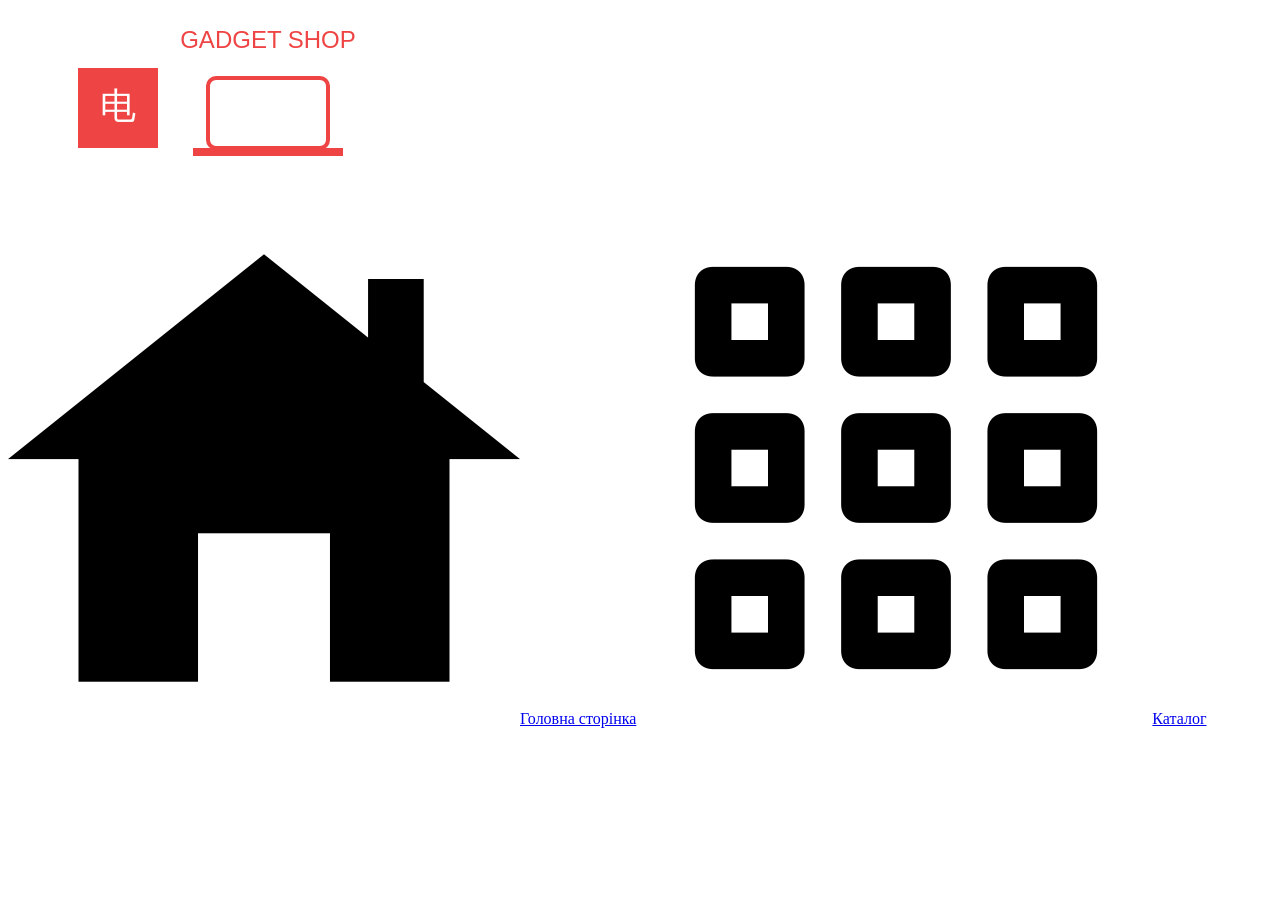
==== catalog.html @ b9ec8683 "catalog.html changes, 3 new pics for nav bar" ====
<!DOCTYPE html>
<html lang="en">
<head>
    <meta charset="UTF-8">
    <meta name="viewport" content="width=device-width, initial-scale=1.0">
    <title></title>
</head>
<body>
    
    <header class="header">

        <div class="container">
            <div class="header-top">
                <img src="logoJVCRPT.svg" alt="" class="header-top-logo">

                <nav class="nav">
                    <a href="#" class="nav-link"><img src="homepage.png">Головна сторінка</a>
                    <a href="#" class="nav-link"><img src="catalog.png">Каталог</a>
                </nav>
            </div>
        </div>

    </header>

</body>
</html>
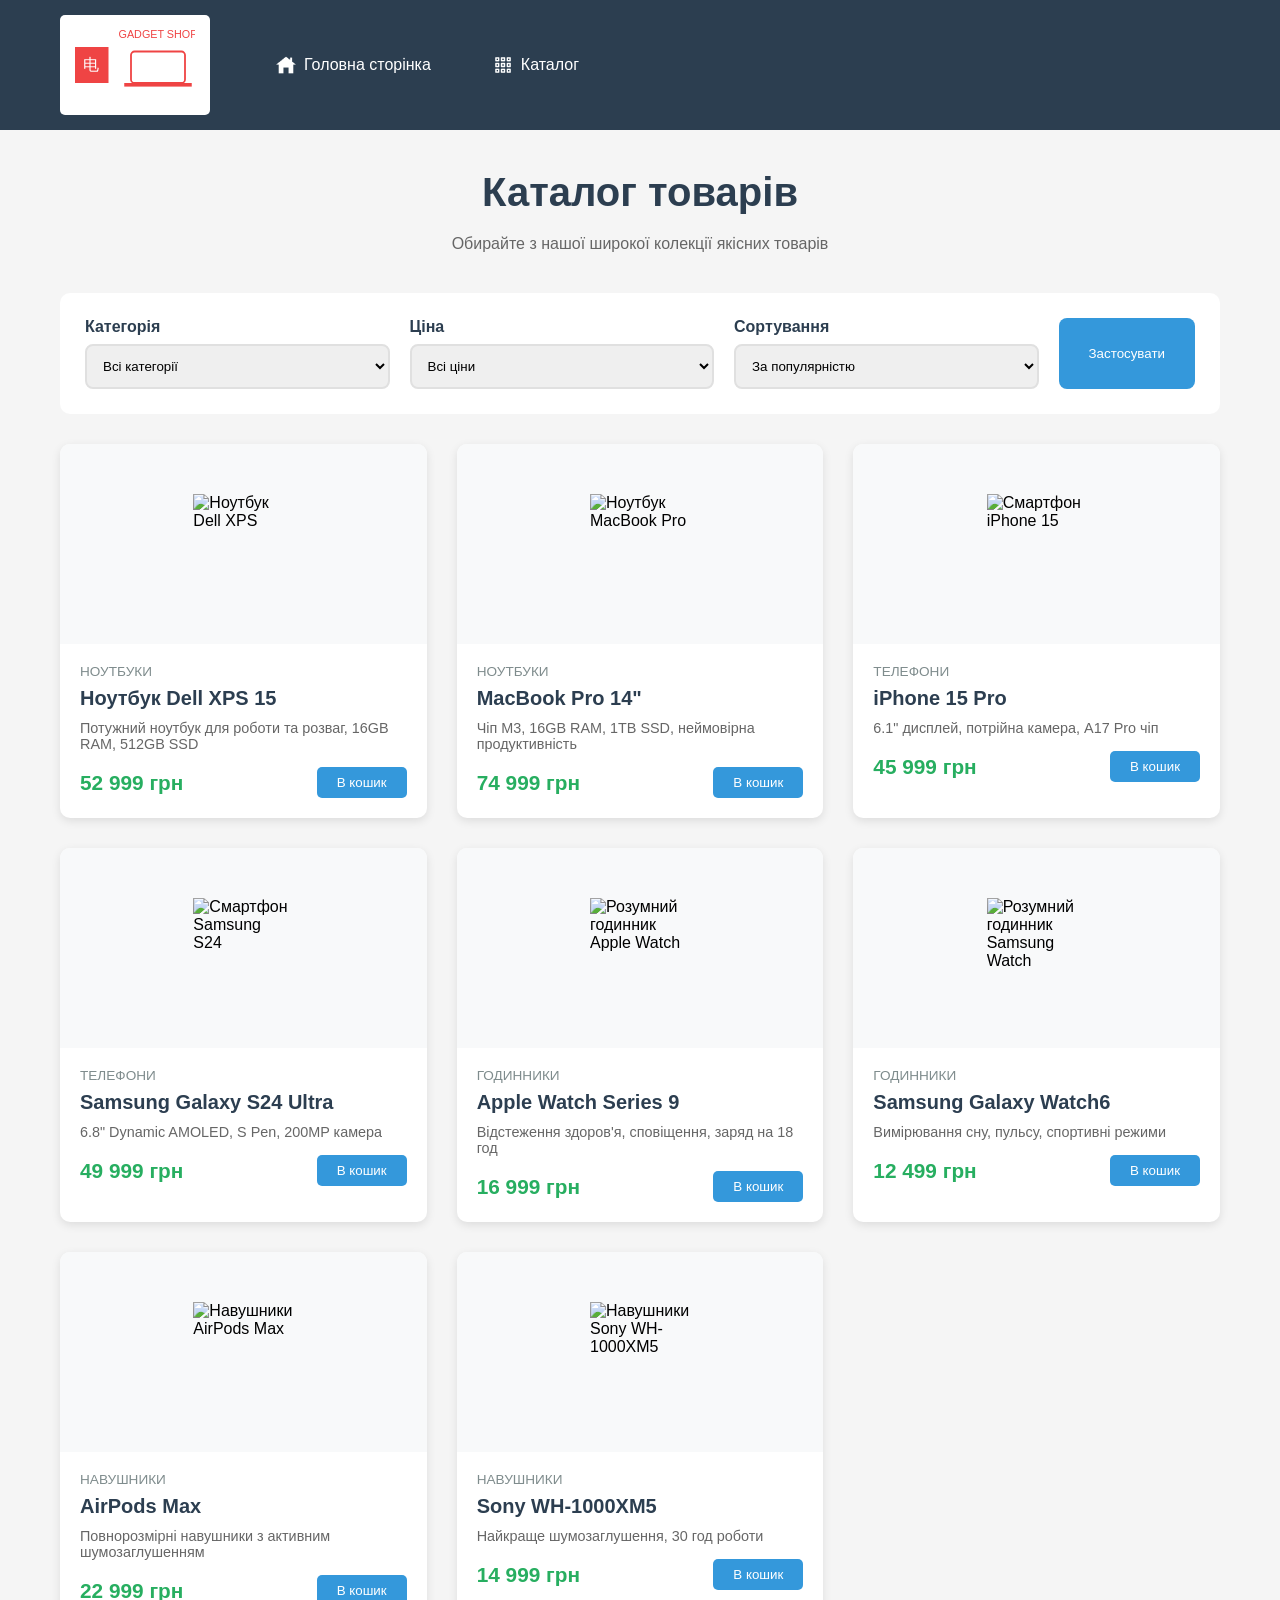
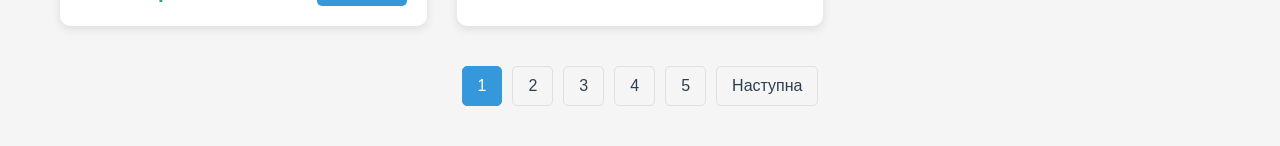
==== commit db1cde2c: "catalog.html&css update" ====
--- a/catalog.html
+++ b/catalog.html
@@ -1,26 +1,206 @@
 <!DOCTYPE html>
-<html lang="en">
+<html lang="uk">
 <head>
     <meta charset="UTF-8">
     <meta name="viewport" content="width=device-width, initial-scale=1.0">
-    <title></title>
+    <title>Каталог товарів | JVCRPT</title>
+    <link rel="stylesheet" href="catalog.css">
 </head>
 <body>
-    
     <header class="header">
-
         <div class="container">
             <div class="header-top">
-                <img src="logoJVCRPT.svg" alt="" class="header-top-logo">
+                <img src="logoJVCRPT.svg" alt="JVCRPT Logo" class="header-top-logo">
 
                 <nav class="nav">
-                    <a href="#" class="nav-link"><img src="homepage.png">Головна сторінка</a>
-                    <a href="#" class="nav-link"><img src="catalog.png">Каталог</a>
+                    <a href="/homepage.html#" class="nav-link">
+                        <img src="homepage.png" alt="">Головна сторінка
+                    </a>
+                    <a href="/catalog.html#" class="nav-link">
+                        <img src="catalog.png" alt="">Каталог
+                    </a>
                 </nav>
             </div>
         </div>
-
     </header>
 
+    <main class="catalogPage">
+        <div class="container">
+            <h1 class="catalog-title">Каталог товарів</h1>
+            <p class="catalog-description">Обирайте з нашої широкої колекції якісних товарів</p>
+
+            <!-- категории -->
+            <div class="filters">
+                <div class="filter-row">
+                    <div class="filter-group">
+                        <label for="category">Категорія</label>
+                        <select id="category" class="filter-select">
+                            <option value="all">Всі категорії</option>
+                            <option value="laptops">Ноутбуки</option>
+                            <option value="phones">Телефони</option>
+                            <option value="watches">Годинники</option>
+                            <option value="headphones">Навушники</option>
+                        </select>
+                    </div>
+
+                    <div class="filter-group">
+                        <label for="price">Ціна</label>
+                        <select id="price" class="filter-select">
+                            <option value="all">Всі ціни</option>
+                            <option value="0-5000">до 5000 грн</option>
+                            <option value="5000-15000">5000 - 15000 грн</option>
+                            <option value="15000-30000">15000 - 30000 грн</option>
+                            <option value="30000+">понад 30000 грн</option>
+                        </select>
+                    </div>
+
+                    <div class="filter-group">
+                        <label for="sort">Сортування</label>
+                        <select id="sort" class="filter-select">
+                            <option value="popular">За популярністю</option>
+                            <option value="price-asc">Від дешевих до дорогих</option>
+                            <option value="price-desc">Від дорогих до дешевих</option>
+                            <option value="new">Новинки</option>
+                        </select>
+                    </div>
+
+                    <button class="filter-button">Застосувати</button>
+                </div>
+            </div>
+
+            <!-- список товаров -->
+            <div class="products-grid">
+                <div class="product-card">
+                    <div class="product-image">
+                        <img src="laptop.png" alt="Ноутбук Dell XPS">
+                    </div>
+                    <div class="product-info">
+                        <span class="product-category">Ноутбуки</span>
+                        <h3 class="product-title">Ноутбук Dell XPS 15</h3>
+                        <p class="product-description">Потужний ноутбук для роботи та розваг, 16GB RAM, 512GB SSD</p>
+                        <div class="product-price-block">
+                            <span class="product-price">52 999 грн</span>
+                            <button class="product-button">В кошик</button>
+                        </div>
+                    </div>
+                </div>
+
+                <div class="product-card">
+                    <div class="product-image">
+                        <img src="laptop2.png" alt="Ноутбук MacBook Pro">
+                    </div>
+                    <div class="product-info">
+                        <span class="product-category">Ноутбуки</span>
+                        <h3 class="product-title">MacBook Pro 14"</h3>
+                        <p class="product-description">Чіп M3, 16GB RAM, 1TB SSD, неймовірна продуктивність</p>
+                        <div class="product-price-block">
+                            <span class="product-price">74 999 грн</span>
+                            <button class="product-button">В кошик</button>
+                        </div>
+                    </div>
+                </div>
+
+                <div class="product-card">
+                    <div class="product-image">
+                        <img src="phone.png" alt="Смартфон iPhone 15">
+                    </div>
+                    <div class="product-info">
+                        <span class="product-category">Телефони</span>
+                        <h3 class="product-title">iPhone 15 Pro</h3>
+                        <p class="product-description">6.1" дисплей, потрійна камера, A17 Pro чіп</p>
+                        <div class="product-price-block">
+                            <span class="product-price">45 999 грн</span>
+                            <button class="product-button">В кошик</button>
+                        </div>
+                    </div>
+                </div>
+
+                <div class="product-card">
+                    <div class="product-image">
+                        <img src="phone2.png" alt="Смартфон Samsung S24">
+                    </div>
+                    <div class="product-info">
+                        <span class="product-category">Телефони</span>
+                        <h3 class="product-title">Samsung Galaxy S24 Ultra</h3>
+                        <p class="product-description">6.8" Dynamic AMOLED, S Pen, 200MP камера</p>
+                        <div class="product-price-block">
+                            <span class="product-price">49 999 грн</span>
+                            <button class="product-button">В кошик</button>
+                        </div>
+                    </div>
+                </div>
+
+                <div class="product-card">
+                    <div class="product-image">
+                        <img src="watch.png" alt="Розумний годинник Apple Watch">
+                    </div>
+                    <div class="product-info">
+                        <span class="product-category">Годинники</span>
+                        <h3 class="product-title">Apple Watch Series 9</h3>
+                        <p class="product-description">Відстеження здоров'я, сповіщення, заряд на 18 год</p>
+                        <div class="product-price-block">
+                            <span class="product-price">16 999 грн</span>
+                            <button class="product-button">В кошик</button>
+                        </div>
+                    </div>
+                </div>
+
+                <div class="product-card">
+                    <div class="product-image">
+                        <img src="watch2.png" alt="Розумний годинник Samsung Watch">
+                    </div>
+                    <div class="product-info">
+                        <span class="product-category">Годинники</span>
+                        <h3 class="product-title">Samsung Galaxy Watch6</h3>
+                        <p class="product-description">Вимірювання сну, пульсу, спортивні режими</p>
+                        <div class="product-price-block">
+                            <span class="product-price">12 499 грн</span>
+                            <button class="product-button">В кошик</button>
+                        </div>
+                    </div>
+                </div>
+
+                <div class="product-card">
+                    <div class="product-image">
+                        <img src="headphones.png" alt="Навушники AirPods Max">
+                    </div>
+                    <div class="product-info">
+                        <span class="product-category">Навушники</span>
+                        <h3 class="product-title">AirPods Max</h3>
+                        <p class="product-description">Повнорозмірні навушники з активним шумозаглушенням</p>
+                        <div class="product-price-block">
+                            <span class="product-price">22 999 грн</span>
+                            <button class="product-button">В кошик</button>
+                        </div>
+                    </div>
+                </div>
+
+                <div class="product-card">
+                    <div class="product-image">
+                        <img src="headphones2.png" alt="Навушники Sony WH-1000XM5">
+                    </div>
+                    <div class="product-info">
+                        <span class="product-category">Навушники</span>
+                        <h3 class="product-title">Sony WH-1000XM5</h3>
+                        <p class="product-description">Найкраще шумозаглушення, 30 год роботи</p>
+                        <div class="product-price-block">
+                            <span class="product-price">14 999 грн</span>
+                            <button class="product-button">В кошик</button>
+                        </div>
+                    </div>
+                </div>
+            </div>
+
+            <!-- типа страницы каталога -->
+            <div class="pagination">
+                <a href="#" class="pagination-link active">1</a>
+                <a href="#" class="pagination-link">2</a>
+                <a href="#" class="pagination-link">3</a>
+                <a href="#" class="pagination-link">4</a>
+                <a href="#" class="pagination-link">5</a>
+                <a href="#" class="pagination-link">Наступна</a>
+            </div>
+        </div>
+    </main>
 </body>
 </html>
--- a/catalog.css
+++ b/catalog.css
@@ -0,0 +1,236 @@
+* {
+    margin: 0;
+    padding: 0;
+    box-sizing: border-box;
+}
+
+body {
+    font-family: Arial, sans-serif;
+    background: #f5f5f5;
+}
+
+.container {
+    max-width: 1200px;
+    margin: 0 auto;
+    padding: 0 20px;
+}
+
+/* Header */
+.header {
+    background: #2c3e50;
+    padding: 15px 0;
+}
+
+.header-top {
+    display: flex;
+    align-items: center;
+    gap: 50px;
+}
+
+.header-top-logo {
+    height: 50px;
+    background: white;
+    padding: 5px 15px;
+    border-radius: 5px;
+}
+
+.nav {
+    display: flex;
+    gap: 30px;
+}
+
+.nav-link {
+    color: white;
+    text-decoration: none;
+    display: flex;
+    align-items: center;
+    gap: 8px;
+    padding: 8px 16px;
+}
+
+.nav-link:hover {
+    background: #34495e;
+    border-radius: 5px;
+}
+
+.nav-link img {
+    width: 20px;
+    height: 20px;
+    filter: invert(1);
+}
+
+/* Catalog */
+.catalogPage {
+    padding: 40px 0;
+}
+
+.catalog-title {
+    text-align: center;
+    font-size: 2.5rem;
+    color: #2c3e50;
+    margin-bottom: 20px;
+}
+
+.catalog-description {
+    text-align: center;
+    color: #666;
+    margin-bottom: 40px;
+}
+
+/* Filters */
+.filters {
+    background: white;
+    padding: 25px;
+    border-radius: 10px;
+    margin-bottom: 30px;
+}
+
+.filter-row {
+    display: flex;
+    gap: 20px;
+    flex-wrap: wrap;
+}
+
+.filter-group {
+    flex: 1;
+    min-width: 200px;
+}
+
+.filter-group label {
+    display: block;
+    margin-bottom: 8px;
+    font-weight: bold;
+    color: #2c3e50;
+}
+
+.filter-select {
+    width: 100%;
+    padding: 12px;
+    border: 2px solid #e0e0e0;
+    border-radius: 8px;
+}
+
+.filter-button {
+    background: #3498db;
+    color: white;
+    border: none;
+    padding: 12px 30px;
+    border-radius: 8px;
+    cursor: pointer;
+}
+
+.filter-button:hover {
+    background: #2980b9;
+}
+
+/* Products */
+.products-grid {
+    display: grid;
+    grid-template-columns: repeat(auto-fill, minmax(280px, 1fr));
+    gap: 30px;
+    margin-bottom: 40px;
+}
+
+.product-card {
+    background: white;
+    border-radius: 10px;
+    overflow: hidden;
+    box-shadow: 0 3px 10px rgba(0,0,0,0.1);
+}
+
+.product-image {
+    height: 200px;
+    background: #f8f9fa;
+    display: flex;
+    align-items: center;
+    justify-content: center;
+}
+
+.product-image svg {
+    width: 150px;
+    height: 150px;
+}
+
+.product-info {
+    padding: 20px;
+}
+
+.product-category {
+    color: #7f8c8d;
+    font-size: 0.85rem;
+    text-transform: uppercase;
+    display: block;
+    margin-bottom: 8px;
+}
+
+.product-title {
+    font-size: 1.25rem;
+    color: #2c3e50;
+    margin-bottom: 10px;
+}
+
+.product-description {
+    color: #666;
+    font-size: 0.9rem;
+    margin-bottom: 15px;
+}
+
+.product-price-block {
+    display: flex;
+    justify-content: space-between;
+    align-items: center;
+}
+
+.product-price {
+    color: #27ae60;
+    font-size: 1.3rem;
+    font-weight: bold;
+}
+
+.product-button {
+    background: #3498db;
+    color: white;
+    border: none;
+    padding: 8px 20px;
+    border-radius: 5px;
+    cursor: pointer;
+}
+
+.product-button:hover {
+    background: #2980b9;
+}
+
+/* Pagination */
+.pagination {
+    display: flex;
+    justify-content: center;
+    gap: 10px;
+}
+
+.pagination-link {
+    color: #2c3e50;
+    text-decoration: none;
+    padding: 10px 15px;
+    border: 1px solid #e0e0e0;
+    border-radius: 5px;
+}
+
+.pagination-link:hover {
+    background: #f0f0f0;
+}
+
+.pagination-link.active {
+    background: #3498db;
+    color: white;
+    border-color: #3498db;
+}
+img {
+    width: 100px;
+    height: 100px;
+    object-fit: cover; 
+}
+
+.header-top-logo{
+    width: 150px;
+    height: 100px;
+}
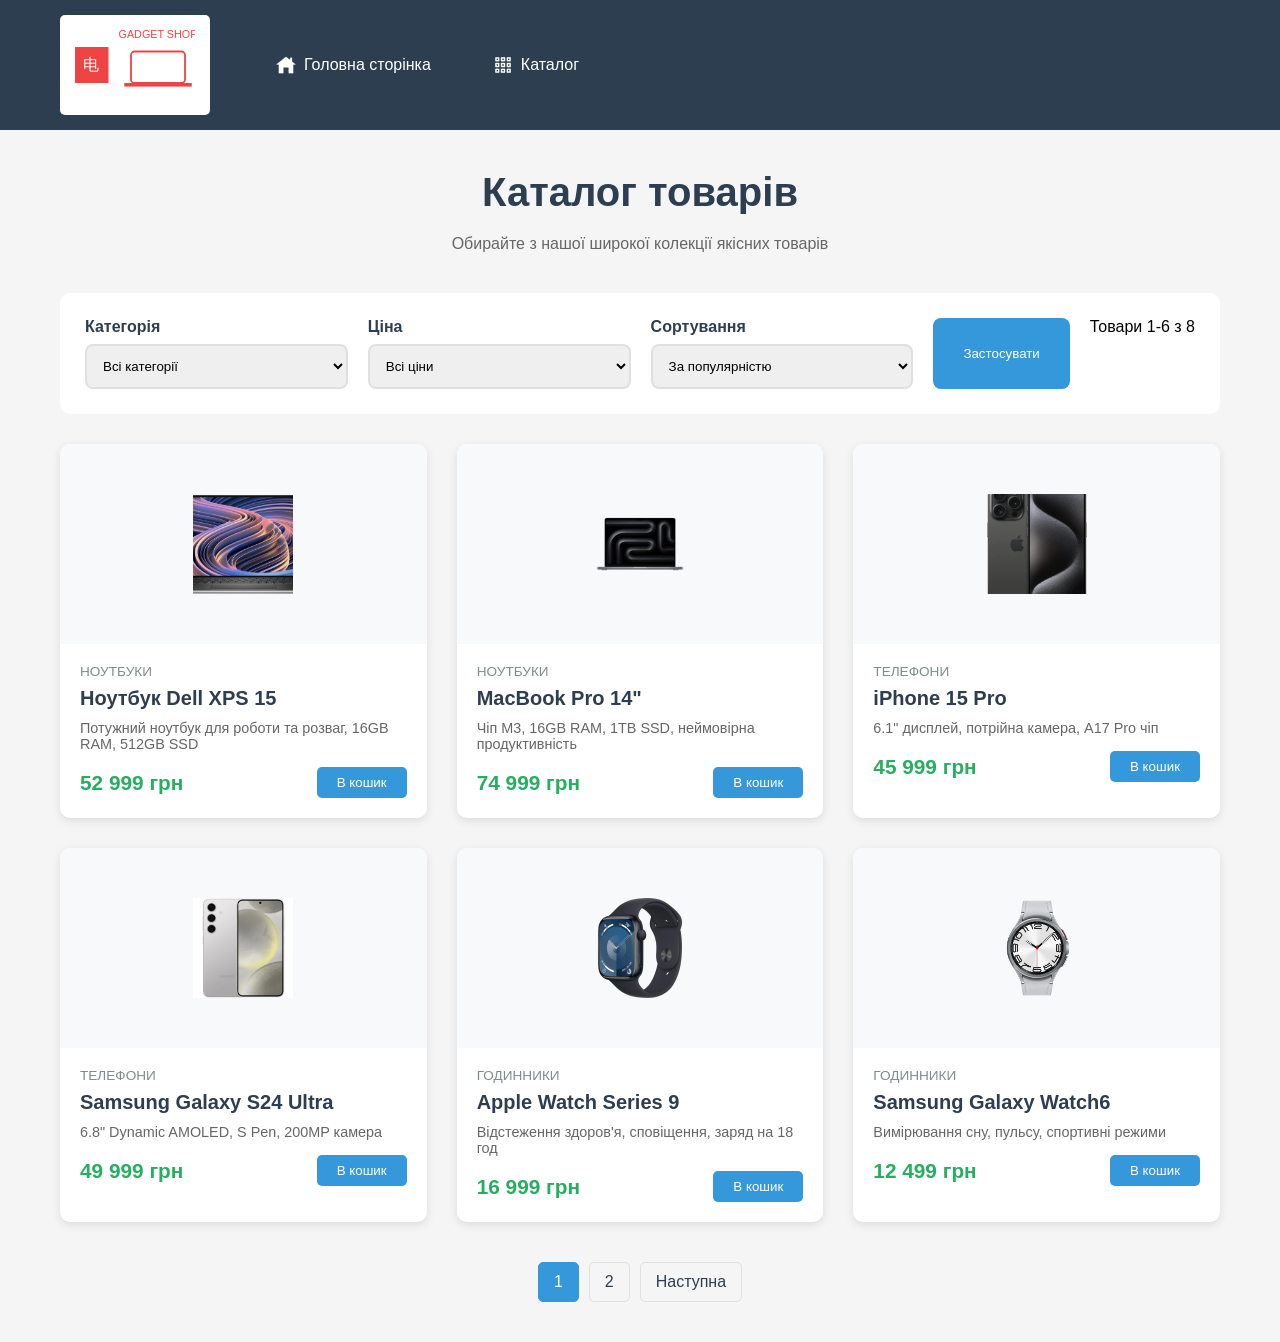
==== commit f51c49b2: "new pagination method(javascript), html&js code changes" ====
--- a/catalog.html
+++ b/catalog.html
@@ -191,16 +191,12 @@
                 </div>
             </div>
 
-            <!-- типа страницы каталога -->
+            <!-- страницы сами генерируются с помощью javascript -->
             <div class="pagination">
-                <a href="#" class="pagination-link active">1</a>
-                <a href="#" class="pagination-link">2</a>
-                <a href="#" class="pagination-link">3</a>
-                <a href="#" class="pagination-link">4</a>
-                <a href="#" class="pagination-link">5</a>
-                <a href="#" class="pagination-link">Наступна</a>
+                
             </div>
         </div>
     </main>
+    <script src="catalog.js"></script>
 </body>
 </html>
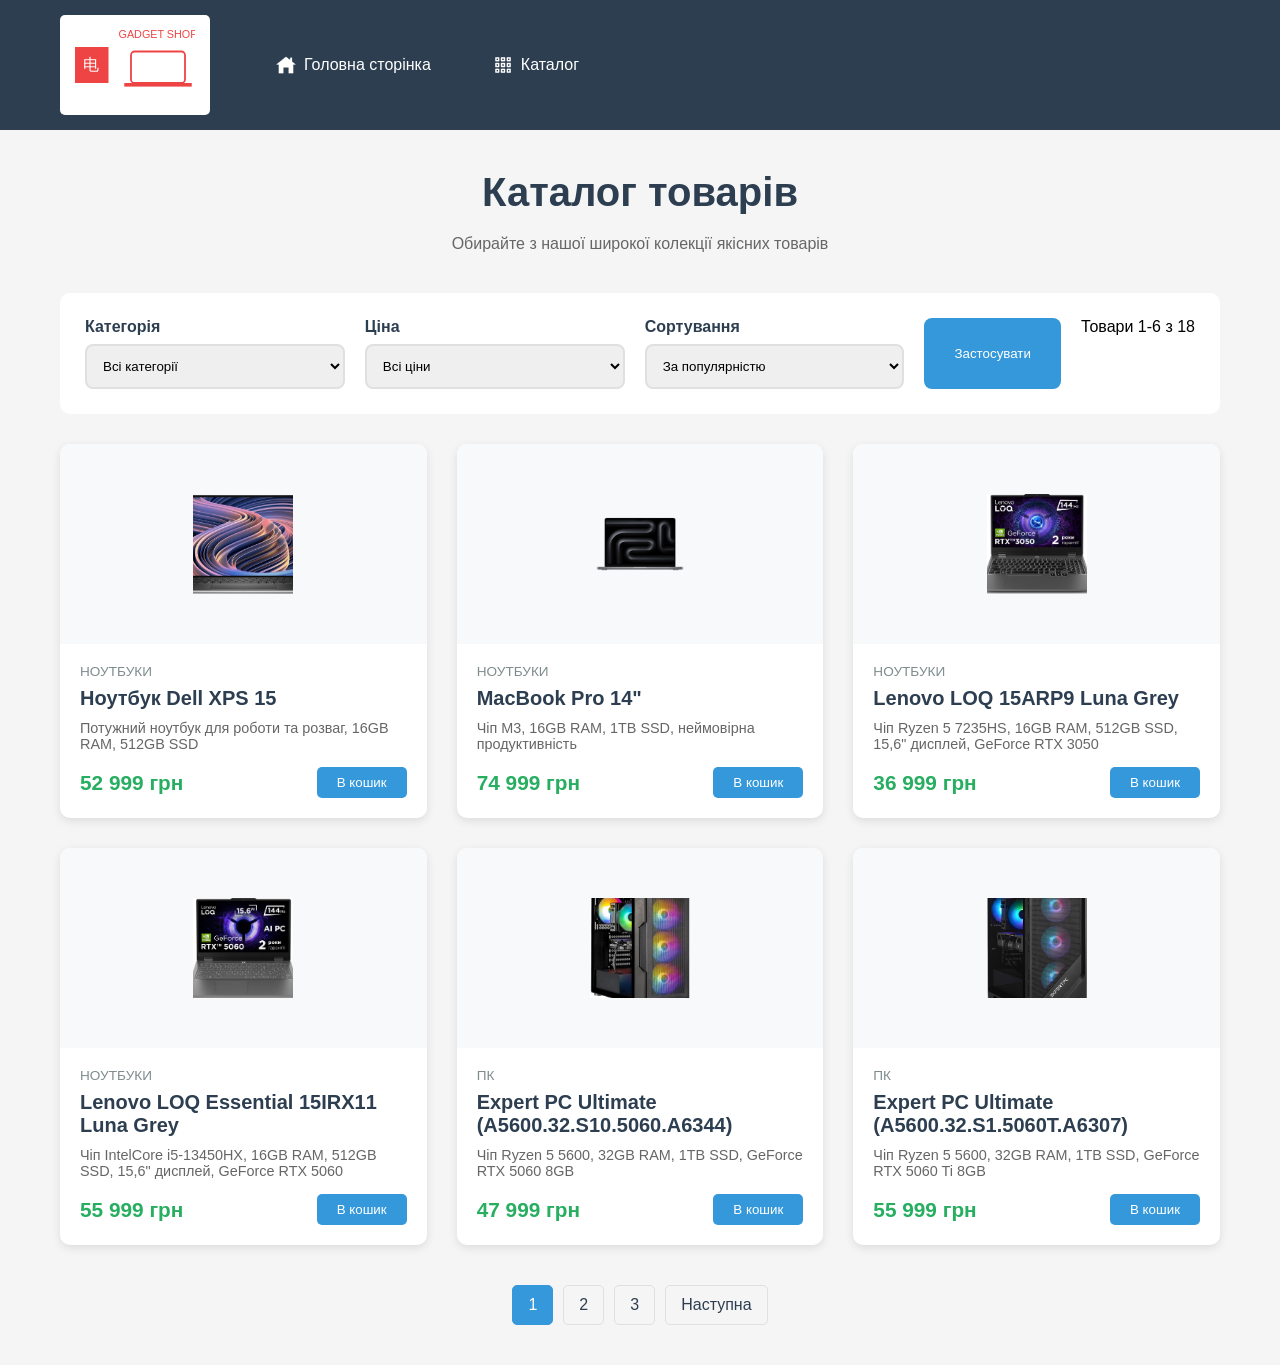
==== commit d682ed9c: "new items, pics folder" ====
--- a/catalog.html
+++ b/catalog.html
@@ -17,7 +17,7 @@
                         <img src="homepage.png" alt="">Головна сторінка
                     </a>
                     <a href="/catalog.html#" class="nav-link">
-                        <img src="catalog.png" alt="">Каталог
+                        <img src="pics/catalog.png" alt="">Каталог
                     </a>
                 </nav>
             </div>
@@ -40,6 +40,7 @@
                             <option value="phones">Телефони</option>
                             <option value="watches">Годинники</option>
                             <option value="headphones">Навушники</option>
+                            <option value="pc">ПК</option>
                         </select>
                     </div>
 
@@ -72,7 +73,7 @@
             <div class="products-grid">
                 <div class="product-card">
                     <div class="product-image">
-                        <img src="laptop.png" alt="Ноутбук Dell XPS">
+                        <img src="pics/laptop.png" alt="Ноутбук Dell XPS">
                     </div>
                     <div class="product-info">
                         <span class="product-category">Ноутбуки</span>
@@ -87,7 +88,7 @@
 
                 <div class="product-card">
                     <div class="product-image">
-                        <img src="laptop2.png" alt="Ноутбук MacBook Pro">
+                        <img src="pics/laptop2.png" alt="Ноутбук MacBook Pro">
                     </div>
                     <div class="product-info">
                         <span class="product-category">Ноутбуки</span>
@@ -102,7 +103,67 @@
 
                 <div class="product-card">
                     <div class="product-image">
-                        <img src="phone.png" alt="Смартфон iPhone 15">
+                        <img src="pics/laptop3.png" alt="Ноутбук ігровий Lenovo LOQ 15ARP9 Luna Grey">
+                    </div>
+                    <div class="product-info">
+                        <span class="product-category">Ноутбуки</span>
+                        <h3 class="product-title">Lenovo LOQ 15ARP9 Luna Grey</h3>
+                        <p class="product-description">Чіп Ryzen 5 7235HS, 16GB RAM, 512GB SSD, 15,6" дисплей, GeForce RTX 3050</p>
+                        <div class="product-price-block">
+                            <span class="product-price">36 999 грн</span>
+                            <button class="product-button">В кошик</button>
+                        </div>
+                    </div>
+                </div>
+
+                <div class="product-card">
+                    <div class="product-image">
+                        <img src="pics/laptop4.png" alt="Ноутбук ігровий Lenovo LOQ Essential 15IRX11 Luna Grey">
+                    </div>
+                    <div class="product-info">
+                        <span class="product-category">Ноутбуки</span>
+                        <h3 class="product-title">Lenovo LOQ Essential 15IRX11 Luna Grey</h3>
+                        <p class="product-description">Чіп IntelCore i5-13450HX, 16GB RAM, 512GB SSD, 15,6" дисплей, GeForce RTX 5060</p>
+                        <div class="product-price-block">
+                            <span class="product-price">55 999 грн</span>
+                            <button class="product-button">В кошик</button>
+                        </div>
+                    </div>
+                </div>
+
+                <div class="product-card">
+                    <div class="product-image">
+                        <img src="pics/pc.png" alt="Системний блок Expert PC Ultimate (A5600.32.S10.5060.A6344)">
+                    </div>
+                    <div class="product-info">
+                        <span class="product-category">ПК</span>
+                        <h3 class="product-title">Expert PC Ultimate (A5600.32.S10.5060.A6344)</h3>
+                        <p class="product-description">Чіп Ryzen 5 5600, 32GB RAM, 1TB SSD, GeForce RTX 5060 8GB</p>
+                        <div class="product-price-block">
+                            <span class="product-price">47 999 грн</span>
+                            <button class="product-button">В кошик</button>
+                        </div>
+                    </div>
+                </div>
+
+                <div class="product-card">
+                    <div class="product-image">
+                        <img src="pics/pc2.png" alt="Системний блок Expert PC Ultimate (A5600.32.S1.5060T.A6307)">
+                    </div>
+                    <div class="product-info">
+                        <span class="product-category">ПК</span>
+                        <h3 class="product-title">Expert PC Ultimate (A5600.32.S1.5060T.A6307)</h3>
+                        <p class="product-description">Чіп Ryzen 5 5600, 32GB RAM, 1TB SSD, GeForce RTX 5060 Ti 8GB</p>
+                        <div class="product-price-block">
+                            <span class="product-price">55 999 грн</span>
+                            <button class="product-button">В кошик</button>
+                        </div>
+                    </div>
+                </div>
+
+                <div class="product-card">
+                    <div class="product-image">
+                        <img src="pics/phone.png" alt="Смартфон iPhone 15">
                     </div>
                     <div class="product-info">
                         <span class="product-category">Телефони</span>
@@ -117,7 +178,7 @@
 
                 <div class="product-card">
                     <div class="product-image">
-                        <img src="phone2.png" alt="Смартфон Samsung S24">
+                        <img src="pics/phone2.png" alt="Смартфон Samsung S24">
                     </div>
                     <div class="product-info">
                         <span class="product-category">Телефони</span>
@@ -132,7 +193,68 @@
 
                 <div class="product-card">
                     <div class="product-image">
-                        <img src="watch.png" alt="Розумний годинник Apple Watch">
+                        <img src="pics/phone3.png" alt="Смартфон Xiaomi Redmi 15C 8/256Gb Midnight Black">
+                    </div>
+                    <div class="product-info">
+                        <span class="product-category">Телефони</span>
+                        <h3 class="product-title">Xiaomi Redmi 15C 8/256Gb Midnight Black</h3>
+                        <p class="product-description">6,9" дисплей, подвійна камера</p>
+                        <div class="product-price-block">
+                            <span class="product-price">5 999 грн</span>
+                            <button class="product-button">В кошик</button>
+                        </div>
+                    </div>
+                </div>
+
+                <div class="product-card">
+                    <div class="product-image">
+                        <img src="pics/phone4.png" alt="Смартфон OPPO A6 Pro 8/256Gb Stellar Blue">
+                    </div>
+                    <div class="product-info">
+                        <span class="product-category">Телефони</span>
+                        <h3 class="product-title">OPPO A6 Pro 8/256Gb Stellar Blue</h3>
+                        <p class="product-description">6,57" дисплей, подвійна камера</p>
+                        <div class="product-price-block">
+                            <span class="product-price">13 999 грн</span>
+                            <button class="product-button">В кошик</button>
+                        </div>
+                    </div>
+                </div>
+                
+                <div class="product-card">
+                    <div class="product-image">
+                        <img src="pics/phone5.png" alt="Смартфон Apple iPhone 17e 256Gb Soft Pink">
+                    </div>
+                    <div class="product-info">
+                        <span class="product-category">Телефони</span>
+                        <h3 class="product-title">Apple iPhone 17e 256Gb Soft Pink</h3>
+                        <p class="product-description">6.1" дисплей, A19 чіп</p>
+                        <div class="product-price-block">
+                            <span class="product-price">34 999 грн</span>
+                            <button class="product-button">В кошик</button>
+                        </div>
+                    </div>
+                </div>
+
+                <div class="product-card">
+                    <div class="product-image">
+                        <img src="pics/phone6.png" alt="Смартфон Samsung Galaxy A36 5G 8/256Gb Awesome Black">
+                    </div>
+                    <div class="product-info">
+                        <span class="product-category">Телефони</span>
+                        <h3 class="product-title">Samsung Galaxy A36 5G 8/256Gb Awesome Black</h3>
+                        <p class="product-description">6,7" дисплей, потрійна камера, Qualcomm Snapdragon 6 Gen 3 чіп</p>
+                        <div class="product-price-block">
+                            <span class="product-price">14 899 грн</span>
+                            <button class="product-button">В кошик</button>
+                        </div>
+                    </div>
+                </div>
+
+
+                <div class="product-card">
+                    <div class="product-image">
+                        <img src="pics/watch.png" alt="Розумний годинник Apple Watch">
                     </div>
                     <div class="product-info">
                         <span class="product-category">Годинники</span>
@@ -147,7 +269,7 @@
 
                 <div class="product-card">
                     <div class="product-image">
-                        <img src="watch2.png" alt="Розумний годинник Samsung Watch">
+                        <img src="pics/watch2.png" alt="Розумний годинник Samsung Watch">
                     </div>
                     <div class="product-info">
                         <span class="product-category">Годинники</span>
@@ -162,7 +284,7 @@
 
                 <div class="product-card">
                     <div class="product-image">
-                        <img src="headphones.png" alt="Навушники AirPods Max">
+                        <img src="pics/headphones.png" alt="Навушники AirPods Max">
                     </div>
                     <div class="product-info">
                         <span class="product-category">Навушники</span>
@@ -177,7 +299,7 @@
 
                 <div class="product-card">
                     <div class="product-image">
-                        <img src="headphones2.png" alt="Навушники Sony WH-1000XM5">
+                        <img src="pics/headphones2.png" alt="Навушники Sony WH-1000XM5">
                     </div>
                     <div class="product-info">
                         <span class="product-category">Навушники</span>
@@ -185,6 +307,36 @@
                         <p class="product-description">Найкраще шумозаглушення, 30 год роботи</p>
                         <div class="product-price-block">
                             <span class="product-price">14 999 грн</span>
+                            <button class="product-button">В кошик</button>
+                        </div>
+                    </div>
+                </div>
+
+                <div class="product-card">
+                    <div class="product-image">
+                        <img src="pics/headphones3.png" alt="Навушники HyperX Cloud Stinger 2 Core Wired">
+                    </div>
+                    <div class="product-info">
+                        <span class="product-category">Навушники</span>
+                        <h3 class="product-title">HyperX Cloud Stinger 2 Core Wired</h3>
+                        <p class="product-description">Гарнітура дротова ігрова</p>
+                        <div class="product-price-block">
+                            <span class="product-price">1 800 грн</span>
+                            <button class="product-button">В кошик</button>
+                        </div>
+                    </div>
+                </div>
+
+                <div class="product-card">
+                    <div class="product-image">
+                        <img src="pics/headphones4.png" alt="Навушники Logitech G321 LightSpeed White">
+                    </div>
+                    <div class="product-info">
+                        <span class="product-category">Навушники</span>
+                        <h3 class="product-title">Logitech G321 LightSpeed White</h3>
+                        <p class="product-description">Гарнітура бездротова ігрова</p>
+                        <div class="product-price-block">
+                            <span class="product-price">2 999 грн</span>
                             <button class="product-button">В кошик</button>
                         </div>
                     </div>
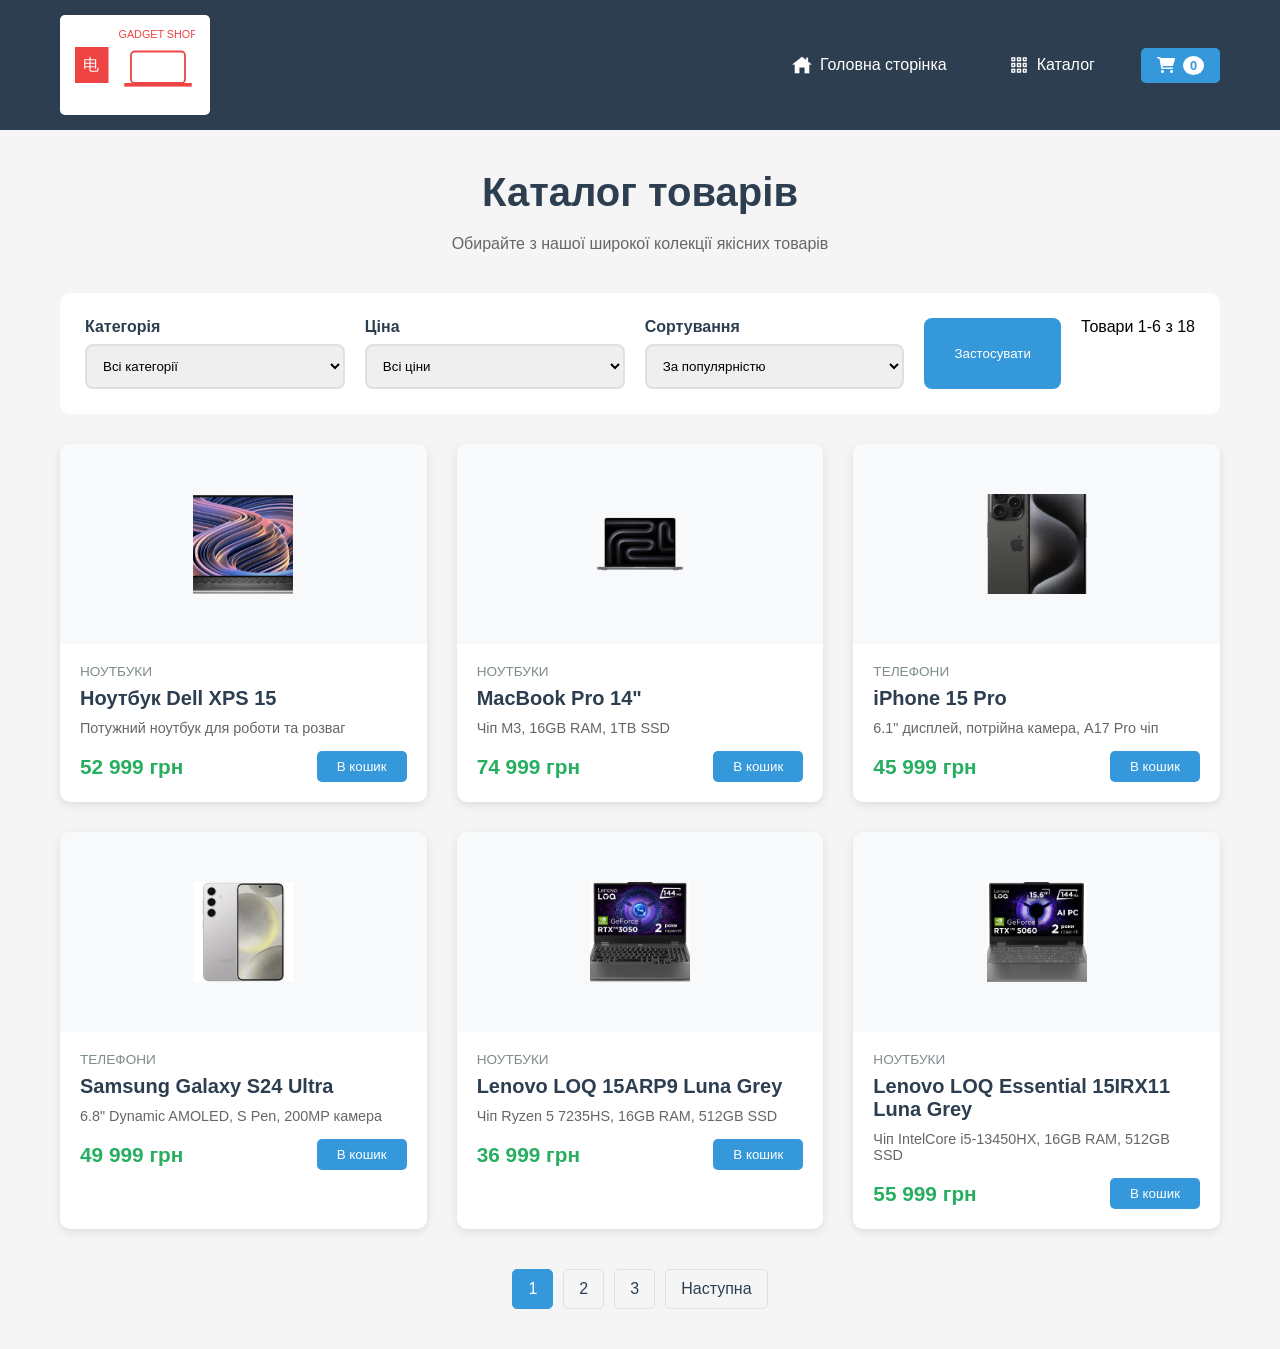
==== commit 16aadf25: "Catalog page done. products list replace, css update, js update" ====
--- a/catalog.html
+++ b/catalog.html
@@ -5,6 +5,7 @@
     <meta name="viewport" content="width=device-width, initial-scale=1.0">
     <title>Каталог товарів | JVCRPT</title>
     <link rel="stylesheet" href="catalog.css">
+    <link rel="stylesheet" href="https://cdnjs.cloudflare.com/ajax/libs/font-awesome/6.0.0/css/all.min.css">
 </head>
 <body>
     <header class="header">
@@ -13,12 +14,16 @@
                 <img src="logoJVCRPT.svg" alt="JVCRPT Logo" class="header-top-logo">
 
                 <nav class="nav">
-                    <a href="/homepage.html#" class="nav-link">
+                    <a href="/index.html#" class="nav-link">
                         <img src="homepage.png" alt="">Головна сторінка
                     </a>
                     <a href="/catalog.html#" class="nav-link">
                         <img src="pics/catalog.png" alt="">Каталог
                     </a>
+                    <button id="cart-icon-btn" class="cart-icon-btn">
+                        <i class="fas fa-shopping-cart"></i>
+                        <span id="cart-count">0</span>
+                    </button>
                 </nav>
             </div>
         </div>
@@ -29,7 +34,6 @@
             <h1 class="catalog-title">Каталог товарів</h1>
             <p class="catalog-description">Обирайте з нашої широкої колекції якісних товарів</p>
 
-            <!-- категории -->
             <div class="filters">
                 <div class="filter-row">
                     <div class="filter-group">
@@ -69,286 +73,33 @@
                 </div>
             </div>
 
-            <!-- список товаров -->
-            <div class="products-grid">
-                <div class="product-card">
-                    <div class="product-image">
-                        <img src="pics/laptop.png" alt="Ноутбук Dell XPS">
-                    </div>
-                    <div class="product-info">
-                        <span class="product-category">Ноутбуки</span>
-                        <h3 class="product-title">Ноутбук Dell XPS 15</h3>
-                        <p class="product-description">Потужний ноутбук для роботи та розваг, 16GB RAM, 512GB SSD</p>
-                        <div class="product-price-block">
-                            <span class="product-price">52 999 грн</span>
-                            <button class="product-button">В кошик</button>
-                        </div>
-                    </div>
+            <div class="products-grid"></div>
+
+            <div class="pagination"></div>
+        </div>
+    </main>
+
+    <div id="cart-modal" class="cart-modal">
+        <div class="cart-content">
+            <div class="cart-header">
+                <h2>Ваш кошик</h2>
+                <button id="close-cart" class="close-cart">&times;</button>
+            </div>
+            
+            <div id="cart-items-container" class="cart-items-container">
+                <p class="empty-cart-text">Кошик порожній</p>
+            </div>
+            
+            <div class="cart-footer">
+                <div class="total-price-block">
+                    <span>Разом:</span>
+                    <span id="total-price-sum">0 грн</span>
                 </div>
-
-                <div class="product-card">
-                    <div class="product-image">
-                        <img src="pics/laptop2.png" alt="Ноутбук MacBook Pro">
-                    </div>
-                    <div class="product-info">
-                        <span class="product-category">Ноутбуки</span>
-                        <h3 class="product-title">MacBook Pro 14"</h3>
-                        <p class="product-description">Чіп M3, 16GB RAM, 1TB SSD, неймовірна продуктивність</p>
-                        <div class="product-price-block">
-                            <span class="product-price">74 999 грн</span>
-                            <button class="product-button">В кошик</button>
-                        </div>
-                    </div>
-                </div>
-
-                <div class="product-card">
-                    <div class="product-image">
-                        <img src="pics/laptop3.png" alt="Ноутбук ігровий Lenovo LOQ 15ARP9 Luna Grey">
-                    </div>
-                    <div class="product-info">
-                        <span class="product-category">Ноутбуки</span>
-                        <h3 class="product-title">Lenovo LOQ 15ARP9 Luna Grey</h3>
-                        <p class="product-description">Чіп Ryzen 5 7235HS, 16GB RAM, 512GB SSD, 15,6" дисплей, GeForce RTX 3050</p>
-                        <div class="product-price-block">
-                            <span class="product-price">36 999 грн</span>
-                            <button class="product-button">В кошик</button>
-                        </div>
-                    </div>
-                </div>
-
-                <div class="product-card">
-                    <div class="product-image">
-                        <img src="pics/laptop4.png" alt="Ноутбук ігровий Lenovo LOQ Essential 15IRX11 Luna Grey">
-                    </div>
-                    <div class="product-info">
-                        <span class="product-category">Ноутбуки</span>
-                        <h3 class="product-title">Lenovo LOQ Essential 15IRX11 Luna Grey</h3>
-                        <p class="product-description">Чіп IntelCore i5-13450HX, 16GB RAM, 512GB SSD, 15,6" дисплей, GeForce RTX 5060</p>
-                        <div class="product-price-block">
-                            <span class="product-price">55 999 грн</span>
-                            <button class="product-button">В кошик</button>
-                        </div>
-                    </div>
-                </div>
-
-                <div class="product-card">
-                    <div class="product-image">
-                        <img src="pics/pc.png" alt="Системний блок Expert PC Ultimate (A5600.32.S10.5060.A6344)">
-                    </div>
-                    <div class="product-info">
-                        <span class="product-category">ПК</span>
-                        <h3 class="product-title">Expert PC Ultimate (A5600.32.S10.5060.A6344)</h3>
-                        <p class="product-description">Чіп Ryzen 5 5600, 32GB RAM, 1TB SSD, GeForce RTX 5060 8GB</p>
-                        <div class="product-price-block">
-                            <span class="product-price">47 999 грн</span>
-                            <button class="product-button">В кошик</button>
-                        </div>
-                    </div>
-                </div>
-
-                <div class="product-card">
-                    <div class="product-image">
-                        <img src="pics/pc2.png" alt="Системний блок Expert PC Ultimate (A5600.32.S1.5060T.A6307)">
-                    </div>
-                    <div class="product-info">
-                        <span class="product-category">ПК</span>
-                        <h3 class="product-title">Expert PC Ultimate (A5600.32.S1.5060T.A6307)</h3>
-                        <p class="product-description">Чіп Ryzen 5 5600, 32GB RAM, 1TB SSD, GeForce RTX 5060 Ti 8GB</p>
-                        <div class="product-price-block">
-                            <span class="product-price">55 999 грн</span>
-                            <button class="product-button">В кошик</button>
-                        </div>
-                    </div>
-                </div>
-
-                <div class="product-card">
-                    <div class="product-image">
-                        <img src="pics/phone.png" alt="Смартфон iPhone 15">
-                    </div>
-                    <div class="product-info">
-                        <span class="product-category">Телефони</span>
-                        <h3 class="product-title">iPhone 15 Pro</h3>
-                        <p class="product-description">6.1" дисплей, потрійна камера, A17 Pro чіп</p>
-                        <div class="product-price-block">
-                            <span class="product-price">45 999 грн</span>
-                            <button class="product-button">В кошик</button>
-                        </div>
-                    </div>
-                </div>
-
-                <div class="product-card">
-                    <div class="product-image">
-                        <img src="pics/phone2.png" alt="Смартфон Samsung S24">
-                    </div>
-                    <div class="product-info">
-                        <span class="product-category">Телефони</span>
-                        <h3 class="product-title">Samsung Galaxy S24 Ultra</h3>
-                        <p class="product-description">6.8" Dynamic AMOLED, S Pen, 200MP камера</p>
-                        <div class="product-price-block">
-                            <span class="product-price">49 999 грн</span>
-                            <button class="product-button">В кошик</button>
-                        </div>
-                    </div>
-                </div>
-
-                <div class="product-card">
-                    <div class="product-image">
-                        <img src="pics/phone3.png" alt="Смартфон Xiaomi Redmi 15C 8/256Gb Midnight Black">
-                    </div>
-                    <div class="product-info">
-                        <span class="product-category">Телефони</span>
-                        <h3 class="product-title">Xiaomi Redmi 15C 8/256Gb Midnight Black</h3>
-                        <p class="product-description">6,9" дисплей, подвійна камера</p>
-                        <div class="product-price-block">
-                            <span class="product-price">5 999 грн</span>
-                            <button class="product-button">В кошик</button>
-                        </div>
-                    </div>
-                </div>
-
-                <div class="product-card">
-                    <div class="product-image">
-                        <img src="pics/phone4.png" alt="Смартфон OPPO A6 Pro 8/256Gb Stellar Blue">
-                    </div>
-                    <div class="product-info">
-                        <span class="product-category">Телефони</span>
-                        <h3 class="product-title">OPPO A6 Pro 8/256Gb Stellar Blue</h3>
-                        <p class="product-description">6,57" дисплей, подвійна камера</p>
-                        <div class="product-price-block">
-                            <span class="product-price">13 999 грн</span>
-                            <button class="product-button">В кошик</button>
-                        </div>
-                    </div>
-                </div>
-                
-                <div class="product-card">
-                    <div class="product-image">
-                        <img src="pics/phone5.png" alt="Смартфон Apple iPhone 17e 256Gb Soft Pink">
-                    </div>
-                    <div class="product-info">
-                        <span class="product-category">Телефони</span>
-                        <h3 class="product-title">Apple iPhone 17e 256Gb Soft Pink</h3>
-                        <p class="product-description">6.1" дисплей, A19 чіп</p>
-                        <div class="product-price-block">
-                            <span class="product-price">34 999 грн</span>
-                            <button class="product-button">В кошик</button>
-                        </div>
-                    </div>
-                </div>
-
-                <div class="product-card">
-                    <div class="product-image">
-                        <img src="pics/phone6.png" alt="Смартфон Samsung Galaxy A36 5G 8/256Gb Awesome Black">
-                    </div>
-                    <div class="product-info">
-                        <span class="product-category">Телефони</span>
-                        <h3 class="product-title">Samsung Galaxy A36 5G 8/256Gb Awesome Black</h3>
-                        <p class="product-description">6,7" дисплей, потрійна камера, Qualcomm Snapdragon 6 Gen 3 чіп</p>
-                        <div class="product-price-block">
-                            <span class="product-price">14 899 грн</span>
-                            <button class="product-button">В кошик</button>
-                        </div>
-                    </div>
-                </div>
-
-
-                <div class="product-card">
-                    <div class="product-image">
-                        <img src="pics/watch.png" alt="Розумний годинник Apple Watch">
-                    </div>
-                    <div class="product-info">
-                        <span class="product-category">Годинники</span>
-                        <h3 class="product-title">Apple Watch Series 9</h3>
-                        <p class="product-description">Відстеження здоров'я, сповіщення, заряд на 18 год</p>
-                        <div class="product-price-block">
-                            <span class="product-price">16 999 грн</span>
-                            <button class="product-button">В кошик</button>
-                        </div>
-                    </div>
-                </div>
-
-                <div class="product-card">
-                    <div class="product-image">
-                        <img src="pics/watch2.png" alt="Розумний годинник Samsung Watch">
-                    </div>
-                    <div class="product-info">
-                        <span class="product-category">Годинники</span>
-                        <h3 class="product-title">Samsung Galaxy Watch6</h3>
-                        <p class="product-description">Вимірювання сну, пульсу, спортивні режими</p>
-                        <div class="product-price-block">
-                            <span class="product-price">12 499 грн</span>
-                            <button class="product-button">В кошик</button>
-                        </div>
-                    </div>
-                </div>
-
-                <div class="product-card">
-                    <div class="product-image">
-                        <img src="pics/headphones.png" alt="Навушники AirPods Max">
-                    </div>
-                    <div class="product-info">
-                        <span class="product-category">Навушники</span>
-                        <h3 class="product-title">AirPods Max</h3>
-                        <p class="product-description">Повнорозмірні навушники з активним шумозаглушенням</p>
-                        <div class="product-price-block">
-                            <span class="product-price">22 999 грн</span>
-                            <button class="product-button">В кошик</button>
-                        </div>
-                    </div>
-                </div>
-
-                <div class="product-card">
-                    <div class="product-image">
-                        <img src="pics/headphones2.png" alt="Навушники Sony WH-1000XM5">
-                    </div>
-                    <div class="product-info">
-                        <span class="product-category">Навушники</span>
-                        <h3 class="product-title">Sony WH-1000XM5</h3>
-                        <p class="product-description">Найкраще шумозаглушення, 30 год роботи</p>
-                        <div class="product-price-block">
-                            <span class="product-price">14 999 грн</span>
-                            <button class="product-button">В кошик</button>
-                        </div>
-                    </div>
-                </div>
-
-                <div class="product-card">
-                    <div class="product-image">
-                        <img src="pics/headphones3.png" alt="Навушники HyperX Cloud Stinger 2 Core Wired">
-                    </div>
-                    <div class="product-info">
-                        <span class="product-category">Навушники</span>
-                        <h3 class="product-title">HyperX Cloud Stinger 2 Core Wired</h3>
-                        <p class="product-description">Гарнітура дротова ігрова</p>
-                        <div class="product-price-block">
-                            <span class="product-price">1 800 грн</span>
-                            <button class="product-button">В кошик</button>
-                        </div>
-                    </div>
-                </div>
-
-                <div class="product-card">
-                    <div class="product-image">
-                        <img src="pics/headphones4.png" alt="Навушники Logitech G321 LightSpeed White">
-                    </div>
-                    <div class="product-info">
-                        <span class="product-category">Навушники</span>
-                        <h3 class="product-title">Logitech G321 LightSpeed White</h3>
-                        <p class="product-description">Гарнітура бездротова ігрова</p>
-                        <div class="product-price-block">
-                            <span class="product-price">2 999 грн</span>
-                            <button class="product-button">В кошик</button>
-                        </div>
-                    </div>
-                </div>
-            </div>
-
-            <!-- страницы сами генерируются с помощью javascript -->
-            <div class="pagination">
-                
+                <button class="order-button">Оформити замовлення</button>
             </div>
         </div>
-    </main>
+    </div>
+
     <script src="catalog.js"></script>
 </body>
 </html>
--- a/catalog.css
+++ b/catalog.css
@@ -15,7 +15,6 @@
     padding: 0 20px;
 }
 
-/* Header */
 .header {
     background: #2c3e50;
     padding: 15px 0;
@@ -25,10 +24,12 @@
     display: flex;
     align-items: center;
     gap: 50px;
+    justify-content: space-between;
 }
 
 .header-top-logo {
-    height: 50px;
+    height: 100px;
+    width: 150px;
     background: white;
     padding: 5px 15px;
     border-radius: 5px;
@@ -37,6 +38,7 @@
 .nav {
     display: flex;
     gap: 30px;
+    align-items: center;
 }
 
 .nav-link {
@@ -59,7 +61,6 @@
     filter: invert(1);
 }
 
-/* Catalog */
 .catalogPage {
     padding: 40px 0;
 }
@@ -77,7 +78,6 @@
     margin-bottom: 40px;
 }
 
-/* Filters */
 .filters {
     background: white;
     padding: 25px;
@@ -123,7 +123,6 @@
     background: #2980b9;
 }
 
-/* Products */
 .products-grid {
     display: grid;
     grid-template-columns: repeat(auto-fill, minmax(280px, 1fr));
@@ -200,7 +199,6 @@
     background: #2980b9;
 }
 
-/* Pagination */
 .pagination {
     display: flex;
     justify-content: center;
@@ -224,13 +222,195 @@
     color: white;
     border-color: #3498db;
 }
+
 img {
     width: 100px;
     height: 100px;
     object-fit: cover; 
 }
 
-.header-top-logo{
-    width: 150px;
-    height: 100px;
+.cart-icon-btn {
+    background: #3498db;
+    color: white;
+    border: none;
+    padding: 8px 16px;
+    border-radius: 5px;
+    cursor: pointer;
+    font-size: 1rem;
+    display: flex;
+    align-items: center;
+    gap: 8px;
+}
+
+.cart-icon-btn:hover {
+    background: #2980b9;
+}
+
+#cart-count {
+    background: white;
+    color: #3498db;
+    border-radius: 50%;
+    padding: 2px 7px;
+    font-size: 0.8rem;
+    font-weight: bold;
+}
+
+.cart-modal {
+    position: fixed;
+    top: 0; right: 0; bottom: 0; left: 0;
+    background: rgba(44, 62, 80, 0.6);
+    display: flex;
+    justify-content: flex-end;
+    opacity: 0;
+    visibility: hidden;
+    transition: 0.3s ease;
+    z-index: 1000;
+}
+
+.cart-modal.active {
+    opacity: 1;
+    visibility: visible;
+}
+
+.cart-content {
+    width: 100%;
+    max-width: 400px;
+    background: white;
+    height: 100%;
+    display: flex;
+    flex-direction: column;
+    box-shadow: -5px 0 15px rgba(0,0,0,0.1);
+    transform: translateX(100%);
+    transition: 0.3s ease;
+}
+
+.cart-modal.active .cart-content {
+    transform: translateX(0);
+}
+
+.cart-header {
+    padding: 20px;
+    background: #2c3e50;
+    color: white;
+    display: flex;
+    justify-content: space-between;
+    align-items: center;
+}
+
+.cart-header h2 {
+    font-size: 1.5rem;
+}
+
+.close-cart {
+    background: none;
+    border: none;
+    font-size: 32px;
+    color: white;
+    cursor: pointer;
+}
+
+.cart-items-container {
+    flex: 1;
+    overflow-y: auto;
+    padding: 20px;
+}
+
+.cart-item {
+    display: flex;
+    align-items: center;
+    gap: 15px;
+    margin-bottom: 15px;
+    border-bottom: 1px solid #e0e0e0;
+    padding-bottom: 15px;
+}
+
+.cart-item-img img {
+    width: 60px;
+    height: 60px;
+    object-fit: contain;
+    border-radius: 5px;
+    background: #f8f9fa;
+}
+
+.cart-item-info {
+    flex: 1;
+}
+
+.cart-item-info h4 {
+    font-size: 1rem;
+    color: #2c3e50;
+    margin-bottom: 5px;
+}
+
+.cart-item-price {
+    color: #27ae60;
+    font-weight: bold;
+}
+
+.cart-item-controls {
+    display: flex;
+    align-items: center;
+    gap: 10px;
+}
+
+.qty-btn {
+    width: 30px;
+    height: 30px;
+    background: #f0f0f0;
+    border: 1px solid #e0e0e0;
+    border-radius: 5px;
+    cursor: pointer;
+    font-weight: bold;
+    color: #2c3e50;
+}
+
+.qty-btn:hover {
+    background: #e0e0e0;
+}
+
+.qty-number {
+    font-weight: bold;
+    color: #2c3e50;
+}
+
+.cart-footer {
+    padding: 20px;
+    border-top: 1px solid #e0e0e0;
+    background: #f9f9f9;
+}
+
+.total-price-block {
+    display: flex;
+    justify-content: space-between;
+    font-size: 1.25rem;
+    font-weight: bold;
+    color: #2c3e50;
+    margin-bottom: 15px;
+}
+
+#total-price-sum {
+    color: #27ae60;
+}
+
+.order-button {
+    width: 100%;
+    background: #27ae60;
+    color: white;
+    padding: 12px;
+    border: none;
+    border-radius: 8px;
+    font-size: 1rem;
+    font-weight: bold;
+    cursor: pointer;
+}
+
+.order-button:hover {
+    background: #219653;
+}
+
+.empty-cart-text {
+    text-align: center;
+    color: #666;
+    margin-top: 40px;
+    font-size: 1.1rem;
 }
